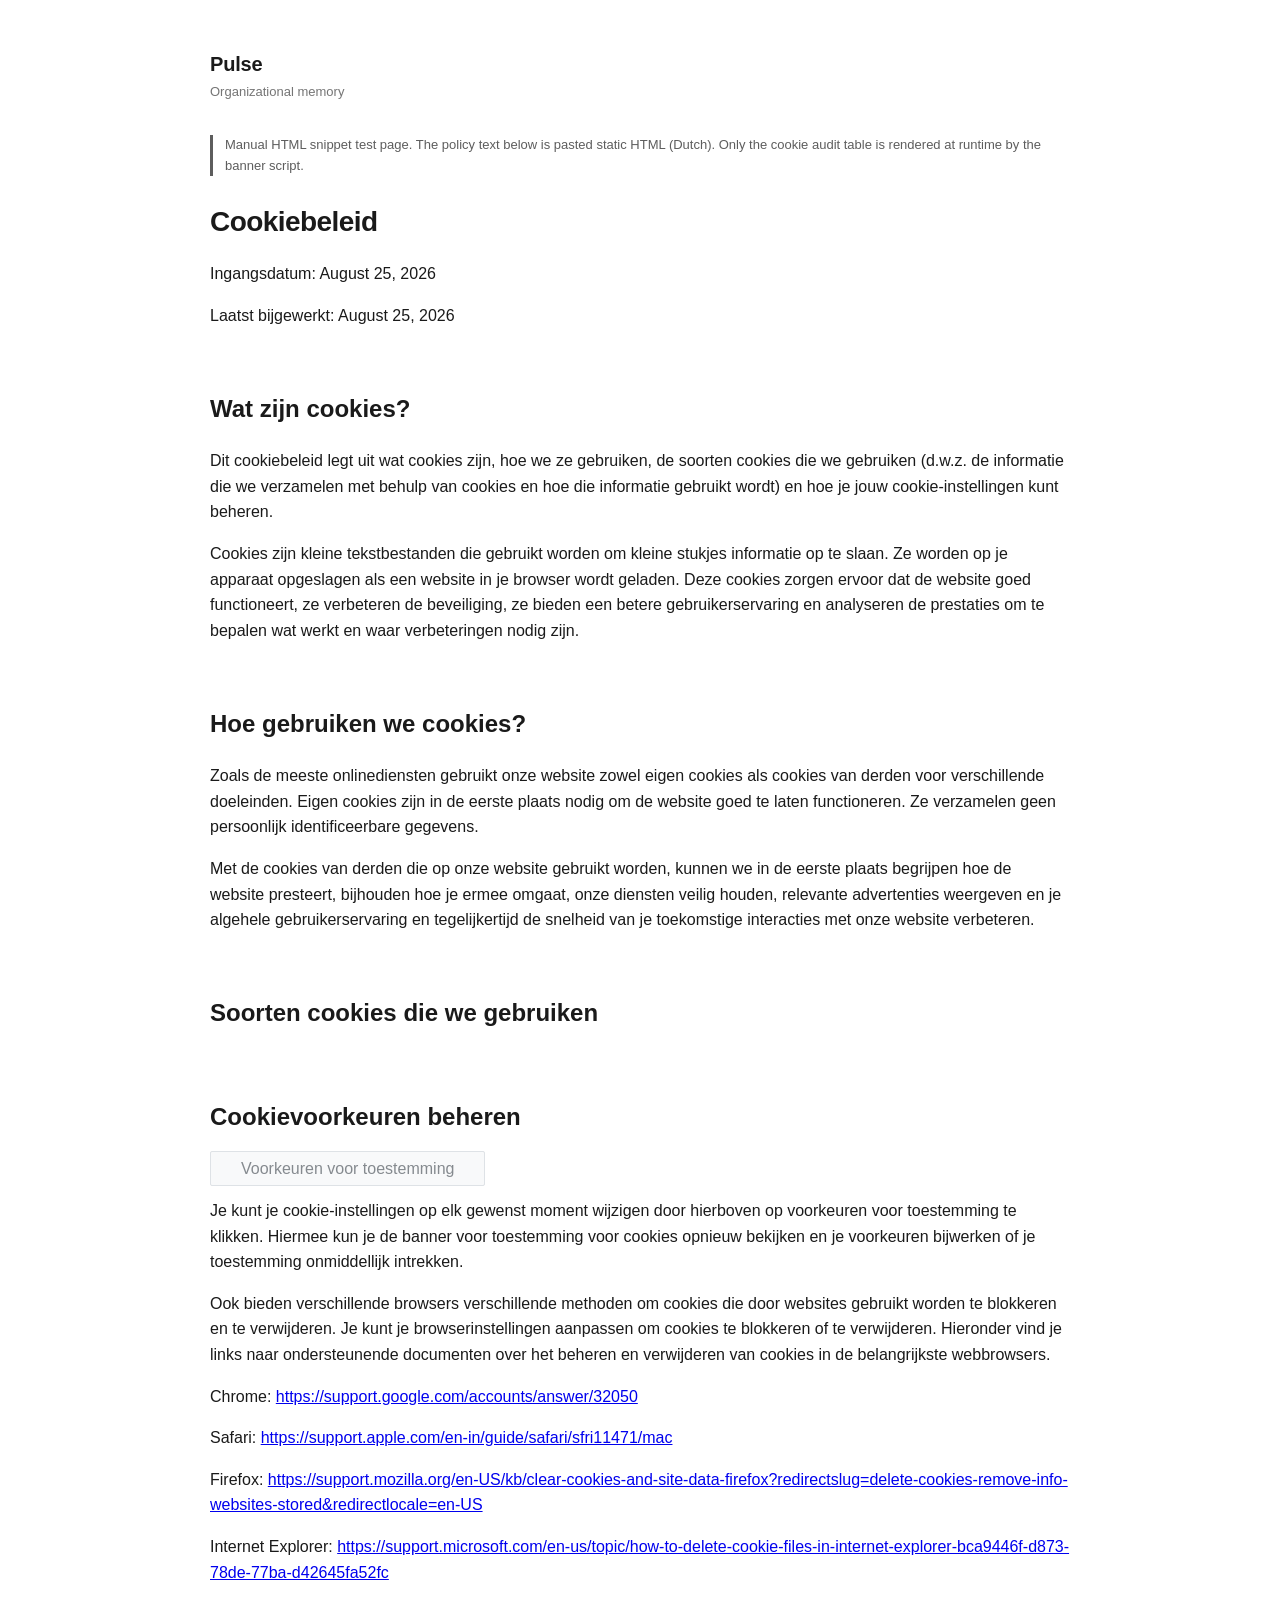
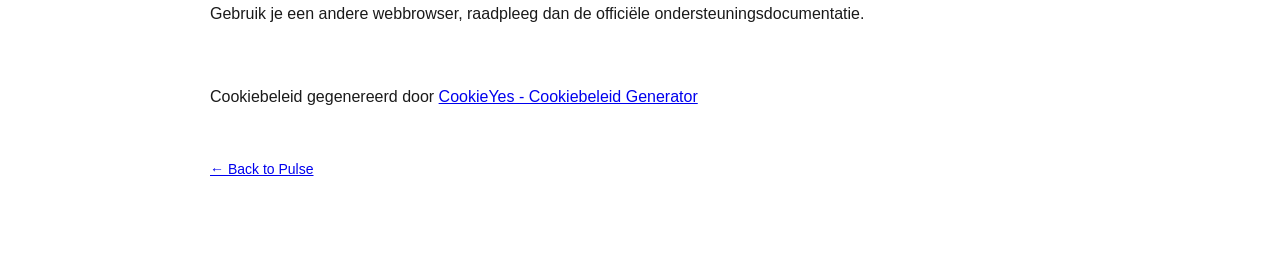
==== public/cookie-policy-manual.html @ 4ac3215b "Add a manual-snippet cookie policy test page Pastes the static Dutch policy HTML that CookieYes gene" ====
<!doctype html>
<html lang="nl">
  <head>
    <meta charset="UTF-8" />
    <meta name="viewport" content="width=device-width, initial-scale=1.0" />
    <title>Cookie Policy (manual snippet) — Pulse</title>
    <style>
      :root { color-scheme: light dark; }
      body {
        margin: 0;
        font-family: -apple-system, BlinkMacSystemFont, "Segoe UI", Roboto,
          Helvetica, Arial, sans-serif;
        line-height: 1.6;
        background: #ffffff;
        color: #1a1a1a;
      }
      @media (prefers-color-scheme: dark) {
        body { background: #0f1115; color: #e6e6e6; }
        a { color: #7aa2ff; }
      }
      .wrap { max-width: 860px; margin: 0 auto; padding: 48px 24px 96px; }
      header { margin-bottom: 32px; }
      header .brand { font-size: 20px; font-weight: 700; letter-spacing: -0.01em; }
      header .sub { font-size: 13px; opacity: 0.6; margin-top: 2px; }
      .note {
        font-size: 13px; opacity: 0.7; border-left: 3px solid currentColor;
        padding-left: 12px; margin: 24px 0;
      }
      h1 { font-size: 28px; margin: 24px 0 8px; letter-spacing: -0.02em; }
      .back { display: inline-block; margin-top: 32px; font-size: 14px; }
    </style>

    <!-- TEST HARNESS: ?lang=xx overrides the page language before the banner
         script reads it. The pasted policy text below is STATIC and will not
         change; only the audit table is language-resolved at runtime. -->
    <script>
      (function () {
        var q = new URLSearchParams(window.location.search).get('lang');
        if (q !== null) document.documentElement.lang = q;
      })();
    </script>

    <!-- CookieYes UAT banner — required: it is what fills .cky-audit-table-element -->
    <script id="cookieyes" type="text/javascript" src="https://cdn.cookieyes-uat.com/client_data/308f3fe5a4716540e13eabebbd94d38e/script.js"></script>
  </head>
  <body>
    <div class="wrap">
      <header>
        <div class="brand">Pulse</div>
        <div class="sub">Organizational memory</div>
      </header>

      <p class="note">
        Manual HTML snippet test page. The policy text below is pasted static
        HTML (Dutch). Only the cookie audit table is rendered at runtime by the
        banner script.
      </p>

<!-- Start CookieYes cookie policy -->
<style>
  a.cky-banner-element {
    padding: 8px 30px;
    background: #f8f9fa;
    color: #858a8f;
    border: 1px solid #dee2e6;
    box-sizing: border-box;
    border-radius: 2px;
    cursor: pointer
  }
</style>
<h1 class="cookie-policy-h1">Cookiebeleid</h1>
<div class="cookie-policy-date-container">
  <p>Ingangsdatum: August 25, 2026</p>
  <p>Laatst bijgewerkt: August 25, 2026</p>
</div>&nbsp;<h2>Wat zijn cookies?</h2>
<div class="cookie-policy-p">
  <p>Dit cookiebeleid legt uit wat cookies zijn, hoe we ze gebruiken, de soorten cookies die we gebruiken (d.w.z. de informatie die we verzamelen met behulp van cookies en hoe die informatie gebruikt wordt) en hoe je jouw cookie-instellingen kunt beheren.</p>
  <p>Cookies zijn kleine tekstbestanden die gebruikt worden om kleine stukjes informatie op te slaan. Ze worden op je apparaat opgeslagen als een website in je browser wordt geladen. Deze cookies zorgen ervoor dat de website goed functioneert, ze verbeteren de beveiliging, ze bieden een betere gebruikerservaring en analyseren de prestaties om te bepalen wat werkt en waar verbeteringen nodig zijn.</p>
</div>&nbsp;<h2>Hoe gebruiken we cookies?</h2>
<div class="cookie-policy-p">
  <p>Zoals de meeste onlinediensten gebruikt onze website zowel eigen cookies als cookies van derden voor verschillende doeleinden. Eigen cookies zijn in de eerste plaats nodig om de website goed te laten functioneren. Ze verzamelen geen persoonlijk identificeerbare gegevens.</p>
  <p>Met de cookies van derden die op onze website gebruikt worden, kunnen we in de eerste plaats begrijpen hoe de website presteert, bijhouden hoe je ermee omgaat, onze diensten veilig houden, relevante advertenties weergeven en je algehele gebruikerservaring en tegelijkertijd de snelheid van je toekomstige interacties met onze website verbeteren.</p>
</div>&nbsp;<h2>Soorten cookies die we gebruiken</h2>
<div class="cky-audit-table-element"></div>&nbsp;<h2 style="margin-bottom: 20px">Cookievoorkeuren beheren</h2><a class="cky-banner-element">Voorkeuren voor toestemming</a><br />
<div>
  <p>Je kunt je cookie-instellingen op elk gewenst moment wijzigen door hierboven op voorkeuren voor toestemming te klikken. Hiermee kun je de banner voor toestemming voor cookies opnieuw bekijken en je voorkeuren bijwerken of je toestemming onmiddellijk intrekken.</p>
  <p>Ook bieden verschillende browsers verschillende methoden om cookies die door websites gebruikt worden te blokkeren en te verwijderen. Je kunt je browserinstellingen aanpassen om cookies te blokkeren of te verwijderen. Hieronder vind je links naar ondersteunende documenten over het beheren en verwijderen van cookies in de belangrijkste webbrowsers.</p>
  <p>Chrome: <a target="_blank" rel="noopener noreferrer" href="https://support.google.com/accounts/answer/32050">https://support.google.com/accounts/answer/32050</a></p>
  <p>Safari: <a target="_blank" rel="noopener noreferrer" href="https://support.apple.com/en-in/guide/safari/sfri11471/mac">https://support.apple.com/en-in/guide/safari/sfri11471/mac</a></p>
  <p>Firefox: <a target="_blank" rel="noopener noreferrer" href="https://support.mozilla.org/en-US/kb/clear-cookies-and-site-data-firefox?redirectslug=delete-cookies-remove-info-websites-stored&redirectlocale=en-US">https://support.mozilla.org/en-US/kb/clear-cookies-and-site-data-firefox?redirectslug=delete-cookies-remove-info-websites-stored&redirectlocale=en-US</a></p>
  <p>Internet Explorer: <a target="_blank" rel="noopener noreferrer" href="https://support.microsoft.com/en-us/topic/how-to-delete-cookie-files-in-internet-explorer-bca9446f-d873-78de-77ba-d42645fa52fc">https://support.microsoft.com/en-us/topic/how-to-delete-cookie-files-in-internet-explorer-bca9446f-d873-78de-77ba-d42645fa52fc</a></p>
  <p>Gebruik je een andere webbrowser, raadpleeg dan de officiële ondersteuningsdocumentatie.</p>
</div>&nbsp;<p class="cookie-policy-p"> Cookiebeleid gegenereerd door <a target="_blank" rel="noopener noreferrer" href="https://www.cookiepolicygenerator.ai?utm_source=CPG&utm_medium=footer&utm_campaign=UW">CookieYes - Cookiebeleid Generator</a></p>
<!-- End CookieYes cookie policy -->

      <a class="back" href="/">← Back to Pulse</a>
    </div>
  </body>
</html>
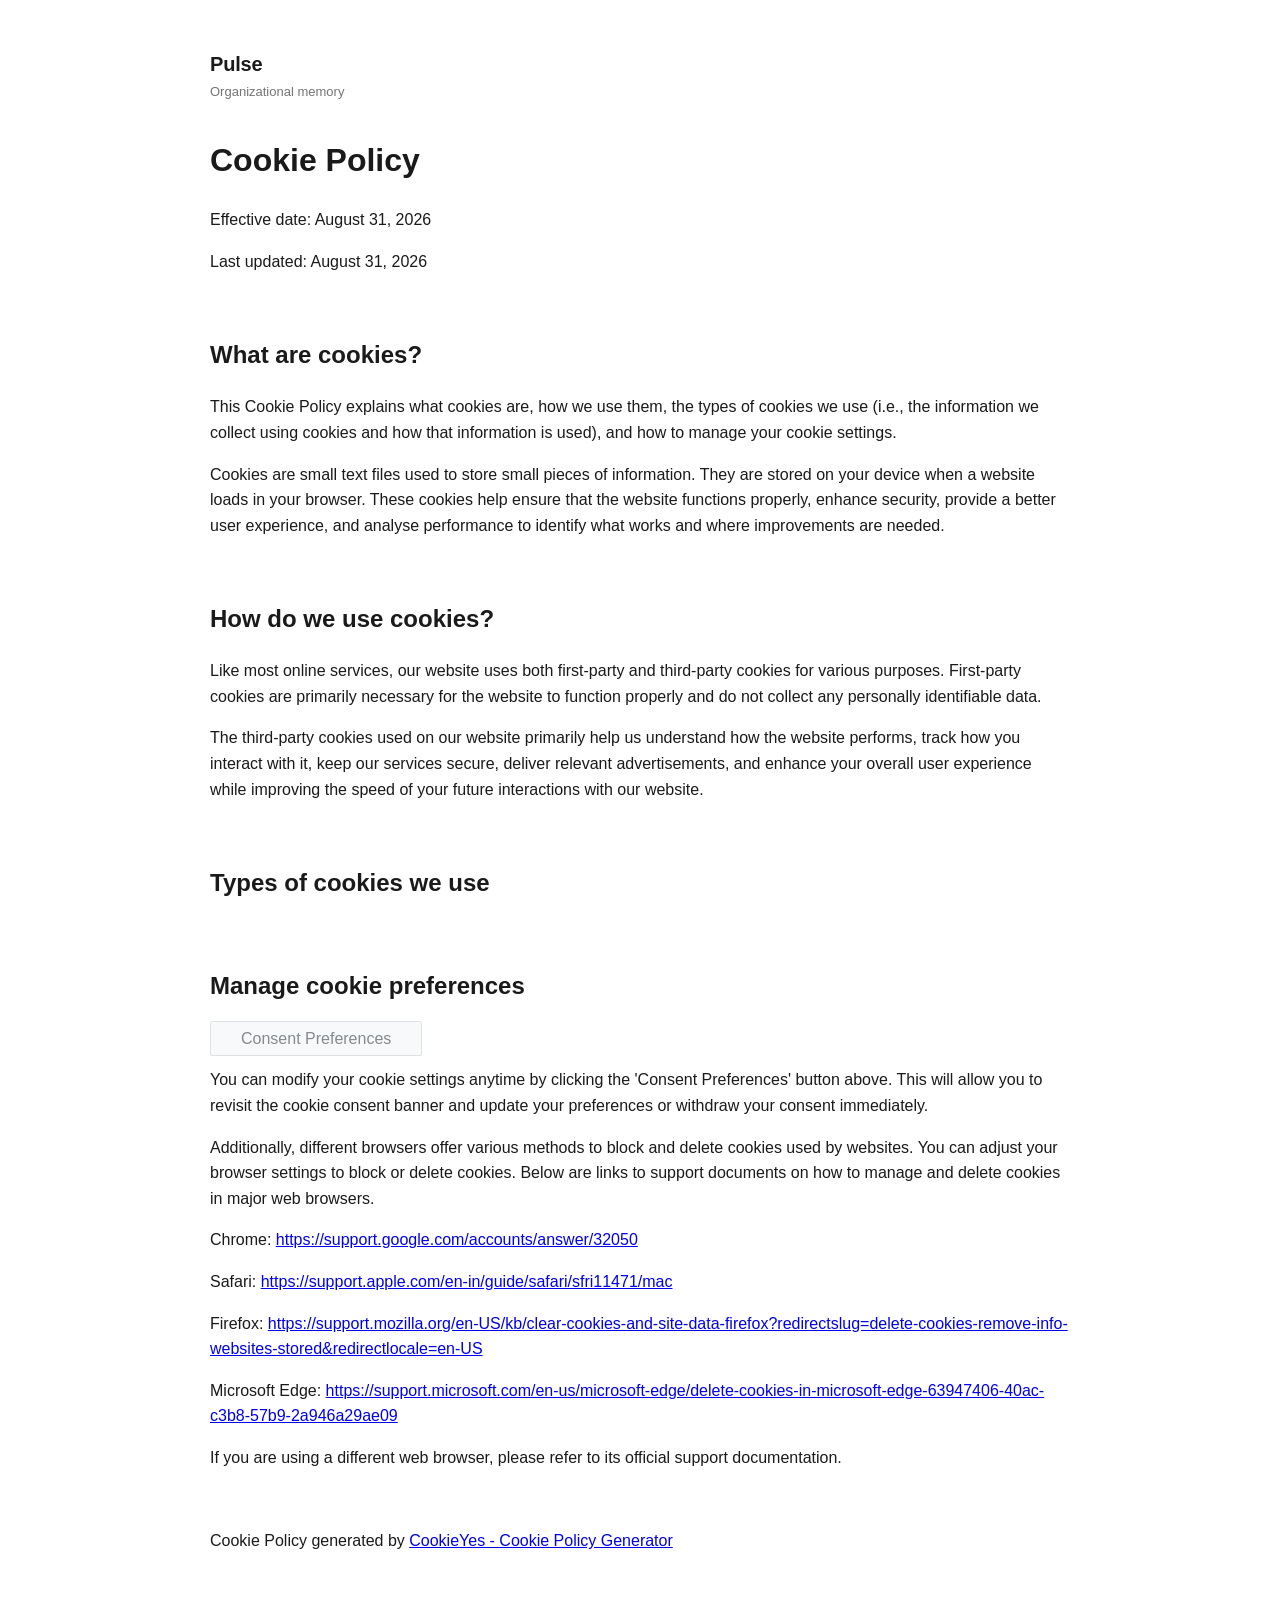
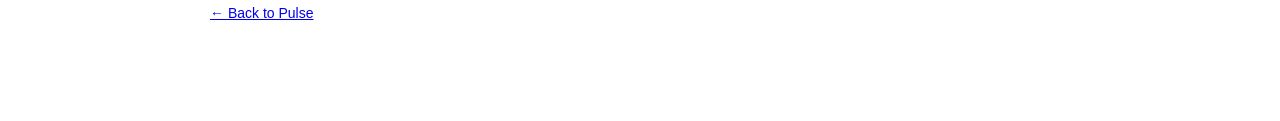
==== commit 32474ed7: "Replace the manual snippet with the English UAT version Carries the POLGP-83 Microsoft Edge link in " ====
--- a/public/cookie-policy-manual.html
+++ b/public/cookie-policy-manual.html
@@ -1,5 +1,5 @@
 <!doctype html>
-<html lang="nl">
+<html lang="en">
   <head>
     <meta charset="UTF-8" />
     <meta name="viewport" content="width=device-width, initial-scale=1.0" />
@@ -22,11 +22,6 @@
       header { margin-bottom: 32px; }
       header .brand { font-size: 20px; font-weight: 700; letter-spacing: -0.01em; }
       header .sub { font-size: 13px; opacity: 0.6; margin-top: 2px; }
-      .note {
-        font-size: 13px; opacity: 0.7; border-left: 3px solid currentColor;
-        padding-left: 12px; margin: 24px 0;
-      }
-      h1 { font-size: 28px; margin: 24px 0 8px; letter-spacing: -0.02em; }
       .back { display: inline-block; margin-top: 32px; font-size: 14px; }
     </style>
 
@@ -41,7 +36,7 @@
     </script>
 
     <!-- CookieYes UAT banner — required: it is what fills .cky-audit-table-element -->
-    <script id="cookieyes" type="text/javascript" src="https://cdn.cookieyes-uat.com/client_data/308f3fe5a4716540e13eabebbd94d38e/script.js"></script>
+    <script id="cookieyes" type="text/javascript" src="https://cdn.cookieyes-uat.com/client_data/9a0d61263f11049efc9f9290f7dba00d/script.js"></script>
   </head>
   <body>
     <div class="wrap">
@@ -49,12 +44,6 @@
         <div class="brand">Pulse</div>
         <div class="sub">Organizational memory</div>
       </header>
-
-      <p class="note">
-        Manual HTML snippet test page. The policy text below is pasted static
-        HTML (Dutch). Only the cookie audit table is rendered at runtime by the
-        banner script.
-      </p>
 
 <!-- Start CookieYes cookie policy -->
 <style>
@@ -68,29 +57,29 @@
     cursor: pointer
   }
 </style>
-<h1 class="cookie-policy-h1">Cookiebeleid</h1>
+<h1 class="cookie-policy-h1">Cookie Policy</h1>
 <div class="cookie-policy-date-container">
-  <p>Ingangsdatum: August 25, 2026</p>
-  <p>Laatst bijgewerkt: August 25, 2026</p>
-</div>&nbsp;<h2>Wat zijn cookies?</h2>
+  <p>Effective date: August 31, 2026</p>
+  <p>Last updated: August 31, 2026</p>
+</div>&nbsp;<h2>What are cookies?</h2>
 <div class="cookie-policy-p">
-  <p>Dit cookiebeleid legt uit wat cookies zijn, hoe we ze gebruiken, de soorten cookies die we gebruiken (d.w.z. de informatie die we verzamelen met behulp van cookies en hoe die informatie gebruikt wordt) en hoe je jouw cookie-instellingen kunt beheren.</p>
-  <p>Cookies zijn kleine tekstbestanden die gebruikt worden om kleine stukjes informatie op te slaan. Ze worden op je apparaat opgeslagen als een website in je browser wordt geladen. Deze cookies zorgen ervoor dat de website goed functioneert, ze verbeteren de beveiliging, ze bieden een betere gebruikerservaring en analyseren de prestaties om te bepalen wat werkt en waar verbeteringen nodig zijn.</p>
-</div>&nbsp;<h2>Hoe gebruiken we cookies?</h2>
+  <p>This Cookie Policy explains what cookies are, how we use them, the types of cookies we use (i.e., the information we collect using cookies and how that information is used), and how to manage your cookie settings.</p>
+  <p>Cookies are small text files used to store small pieces of information. They are stored on your device when a website loads in your browser. These cookies help ensure that the website functions properly, enhance security, provide a better user experience, and analyse performance to identify what works and where improvements are needed.</p>
+</div>&nbsp;<h2>How do we use cookies?</h2>
 <div class="cookie-policy-p">
-  <p>Zoals de meeste onlinediensten gebruikt onze website zowel eigen cookies als cookies van derden voor verschillende doeleinden. Eigen cookies zijn in de eerste plaats nodig om de website goed te laten functioneren. Ze verzamelen geen persoonlijk identificeerbare gegevens.</p>
-  <p>Met de cookies van derden die op onze website gebruikt worden, kunnen we in de eerste plaats begrijpen hoe de website presteert, bijhouden hoe je ermee omgaat, onze diensten veilig houden, relevante advertenties weergeven en je algehele gebruikerservaring en tegelijkertijd de snelheid van je toekomstige interacties met onze website verbeteren.</p>
-</div>&nbsp;<h2>Soorten cookies die we gebruiken</h2>
-<div class="cky-audit-table-element"></div>&nbsp;<h2 style="margin-bottom: 20px">Cookievoorkeuren beheren</h2><a class="cky-banner-element">Voorkeuren voor toestemming</a><br />
+  <p>Like most online services, our website uses both first-party and third-party cookies for various purposes. First-party cookies are primarily necessary for the website to function properly and do not collect any personally identifiable data.</p>
+  <p>The third-party cookies used on our website primarily help us understand how the website performs, track how you interact with it, keep our services secure, deliver relevant advertisements, and enhance your overall user experience while improving the speed of your future interactions with our website.</p>
+</div>&nbsp;<h2>Types of cookies we use</h2>
+<div class="cky-audit-table-element"></div>&nbsp;<h2 style="margin-bottom: 20px">Manage cookie preferences</h2><a class="cky-banner-element">Consent Preferences</a><br />
 <div>
-  <p>Je kunt je cookie-instellingen op elk gewenst moment wijzigen door hierboven op voorkeuren voor toestemming te klikken. Hiermee kun je de banner voor toestemming voor cookies opnieuw bekijken en je voorkeuren bijwerken of je toestemming onmiddellijk intrekken.</p>
-  <p>Ook bieden verschillende browsers verschillende methoden om cookies die door websites gebruikt worden te blokkeren en te verwijderen. Je kunt je browserinstellingen aanpassen om cookies te blokkeren of te verwijderen. Hieronder vind je links naar ondersteunende documenten over het beheren en verwijderen van cookies in de belangrijkste webbrowsers.</p>
+  <p>You can modify your cookie settings anytime by clicking the 'Consent Preferences' button above. This will allow you to revisit the cookie consent banner and update your preferences or withdraw your consent immediately. </p>
+  <p>Additionally, different browsers offer various methods to block and delete cookies used by websites. You can adjust your browser settings to block or delete cookies. Below are links to support documents on how to manage and delete cookies in major web browsers.</p>
   <p>Chrome: <a target="_blank" rel="noopener noreferrer" href="https://support.google.com/accounts/answer/32050">https://support.google.com/accounts/answer/32050</a></p>
   <p>Safari: <a target="_blank" rel="noopener noreferrer" href="https://support.apple.com/en-in/guide/safari/sfri11471/mac">https://support.apple.com/en-in/guide/safari/sfri11471/mac</a></p>
   <p>Firefox: <a target="_blank" rel="noopener noreferrer" href="https://support.mozilla.org/en-US/kb/clear-cookies-and-site-data-firefox?redirectslug=delete-cookies-remove-info-websites-stored&redirectlocale=en-US">https://support.mozilla.org/en-US/kb/clear-cookies-and-site-data-firefox?redirectslug=delete-cookies-remove-info-websites-stored&redirectlocale=en-US</a></p>
-  <p>Internet Explorer: <a target="_blank" rel="noopener noreferrer" href="https://support.microsoft.com/en-us/topic/how-to-delete-cookie-files-in-internet-explorer-bca9446f-d873-78de-77ba-d42645fa52fc">https://support.microsoft.com/en-us/topic/how-to-delete-cookie-files-in-internet-explorer-bca9446f-d873-78de-77ba-d42645fa52fc</a></p>
-  <p>Gebruik je een andere webbrowser, raadpleeg dan de officiële ondersteuningsdocumentatie.</p>
-</div>&nbsp;<p class="cookie-policy-p"> Cookiebeleid gegenereerd door <a target="_blank" rel="noopener noreferrer" href="https://www.cookiepolicygenerator.ai?utm_source=CPG&utm_medium=footer&utm_campaign=UW">CookieYes - Cookiebeleid Generator</a></p>
+  <p>Microsoft Edge: <a target="_blank" rel="noopener noreferrer" href="https://support.microsoft.com/en-us/microsoft-edge/delete-cookies-in-microsoft-edge-63947406-40ac-c3b8-57b9-2a946a29ae09">https://support.microsoft.com/en-us/microsoft-edge/delete-cookies-in-microsoft-edge-63947406-40ac-c3b8-57b9-2a946a29ae09</a></p>
+  <p>If you are using a different web browser, please refer to its official support documentation.</p>
+</div>&nbsp;<p class="cookie-policy-p"> Cookie Policy generated by <a target="_blank" rel="noopener noreferrer" href="https://www.cookiepolicygenerator.ai?utm_source=CPG&utm_medium=footer&utm_campaign=UW">CookieYes - Cookie Policy Generator</a></p>
 <!-- End CookieYes cookie policy -->
 
       <a class="back" href="/">← Back to Pulse</a>
